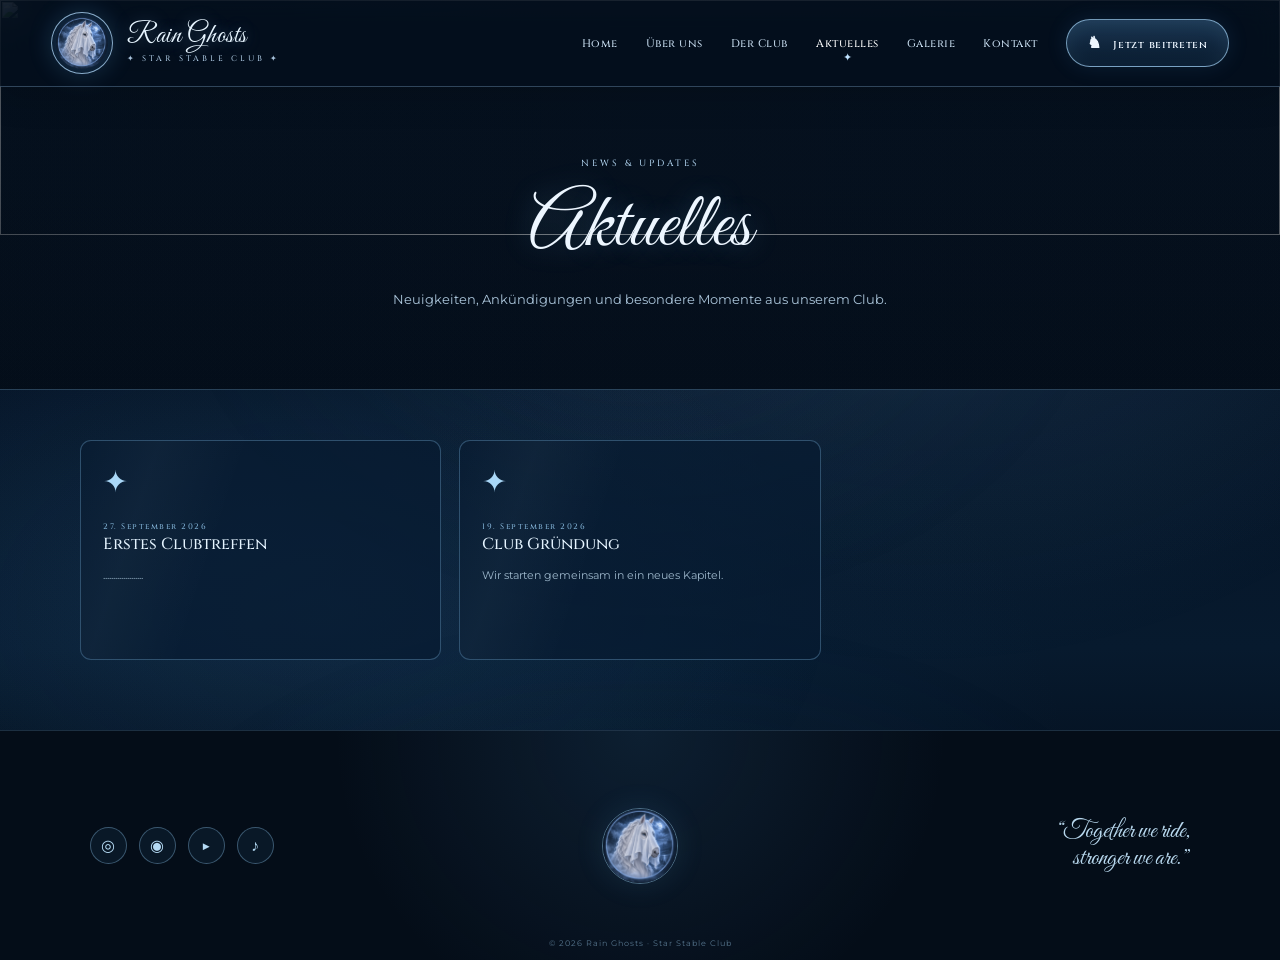
==== aktuelles.html @ c86eb13e "Add files via upload" ====
<!DOCTYPE html>
<html lang="de">
<head>
<meta charset="UTF-8">
<meta name="viewport" content="width=device-width, initial-scale=1.0">
<title>Aktuelles | Rain Ghosts</title>
<link rel="preconnect" href="https://fonts.googleapis.com">
<link rel="preconnect" href="https://fonts.gstatic.com" crossorigin>
<link href="https://fonts.googleapis.com/css2?family=Cinzel:wght@400;500;600;700&family=Great+Vibes&family=Montserrat:wght@300;400;500;600&display=swap" rel="stylesheet">
<link rel="stylesheet" href="styles.css">
</head>
<body>
<header class="site-header">
  <a class="brand" href="index.html" aria-label="Rain Ghosts Startseite">
    <span class="brand-logo"><img src="assets/logo.png" alt="Rain Ghosts Logo"></span>
    <span class="brand-text">
      <strong>Rain Ghosts</strong>
      <small>✦ STAR STABLE CLUB ✦</small>
    </span>
  </a>
  <nav class="nav" aria-label="Hauptnavigation">
    <a href="index.html">Home</a>
    <a href="ueber-uns.html">Über uns</a>
    <a href="club.html">Der Club</a>
    <a href="aktuelles.html" class="active">Aktuelles</a>
    <a href="galerie.html">Galerie</a>
    <a href="kontakt.html">Kontakt</a>
  </nav>
  <a class="join-button" href="bewerbung.html"><span>♞</span> Jetzt beitreten</a>
  <button class="menu-toggle" aria-label="Menü öffnen">☰</button>
</header>
<section class="subpage-hero">
  <!-- HEADER-BILD: Ersetze assets/header.jpg durch dein gewünschtes Bild -->
  <div class="header-image" aria-hidden="true">
    <img src="assets/headeralll.png" alt="">
  </div>
  <div>
    <p class="section-kicker">NEWS & UPDATES</p>
    <h1>Aktuelles</h1>
    <p>Neuigkeiten, Ankündigungen und besondere Momente aus unserem Club.</p>
  </div>
</section>

<main class="page-container">
  <div class="news-grid">
    <article class="article-card">
      <div class="article-icon">✦</div><span class="date">27. September 2026</span>
      <h3>Erstes Clubtreffen</h3>
      <p>....................</p>
    </article>
    <article class="article-card">
      <div class="article-icon">✦</div><span class="date">19. September 2026</span>
      <h3>Club Gründung</h3>
      <p>Wir starten gemeinsam in ein neues Kapitel.</p>
    </article>
    
  </div>
</main>
<footer class="footer">
  <div class="socials">
    <a href="#" aria-label="Instagram">◎</a>
    <a href="#" aria-label="Discord">◉</a>
    <a href="#" aria-label="YouTube">▶</a>
    <a href="#" aria-label="TikTok">♪</a>
  </div>
  <div class="footer-mark"><img src="assets/logo.png" alt=""></div>
  <p class="quote">“Together we ride,<br>stronger we are.”</p>
  <p class="copyright">© 2026 Rain Ghosts · Star Stable Club</p>
</footer>
<script>
  const toggle = document.querySelector('.menu-toggle');
  const nav = document.querySelector('.nav');
  if (toggle) toggle.addEventListener('click', () => nav.classList.toggle('open'));
  document.querySelectorAll('.nav a').forEach(link => link.addEventListener('click', () => nav.classList.remove('open')));
</script>
</body>
</html>
---- styles.css ----
/* =========================================================
   RAIN GHOSTS — STAR STABLE CLUB
   Frosted moonlight / dark blue fantasy theme
   ========================================================= */

:root {
  --bg: #06111f;
  --bg-2: #091b31;
  --panel: rgba(10, 31, 56, .72);
  --panel-strong: rgba(8, 27, 49, .92);
  --line: rgba(158, 207, 255, .58);
  --line-soft: rgba(158, 207, 255, .22);
  --text: #edf6ff;
  --muted: #a8c3dc;
  --ice: #bfe2ff;
  --ice-bright: #e7f5ff;
  --accent: #78b9f4;
  --script: "Great Vibes", cursive;
  --serif: "Cinzel", Georgia, serif;
  --sans: "Montserrat", Arial, sans-serif;
  --shadow: 0 20px 70px rgba(0, 0, 0, .35);
}

* { box-sizing: border-box; }

html {
  scroll-behavior: smooth;
}

body {
  margin: 0;
  color: var(--text);
  background:
    radial-gradient(circle at 50% 0%, rgba(72, 137, 202, .18), transparent 35%),
    radial-gradient(circle at 15% 50%, rgba(60, 122, 187, .09), transparent 28%),
    var(--bg);
  font-family: var(--sans);
  overflow-x: hidden;
}



a {
  color: inherit;
  text-decoration: none;
}

img {
  max-width: 100%;
  display: block;
}

.site-header {
  position: fixed;
  z-index: 50;
  top: 0;
  left: 0;
  width: 100%;
  min-height: 86px;
  padding: 12px clamp(20px, 4vw, 64px);
  display: flex;
  align-items: center;
  gap: 28px;
  border-bottom: 1px solid rgba(166, 213, 255, .28);
  background: rgba(4, 15, 28, .72);
  backdrop-filter: blur(18px);
  box-shadow: 0 8px 35px rgba(0,0,0,.18);
}

.brand {
  display: flex;
  align-items: center;
  gap: 14px;
  min-width: max-content;
}

.brand-logo {
  width: 62px;
  height: 62px;
  padding: 4px;
  border: 1px solid rgba(180, 222, 255, .75);
  border-radius: 50%;
  background: radial-gradient(circle, rgba(91,158,220,.35), rgba(4,20,38,.8));
  box-shadow: 0 0 24px rgba(101, 180, 255, .2);
  overflow: hidden;
}

.brand-logo img {
  width: 100%;
  height: 100%;
  object-fit: cover;
  border-radius: 50%;
}

.brand-text strong {
  display: block;
  font: 400 27px/1 var(--script);
  color: var(--ice-bright);
  letter-spacing: .5px;
  text-shadow: 0 0 16px rgba(153, 210, 255, .35);
}

.brand-text small {
  display: block;
  margin-top: 5px;
  font: 500 8px/1 var(--serif);
  letter-spacing: 3px;
  color: var(--muted);
}

.nav {
  margin-left: auto;
  display: flex;
  align-items: center;
  gap: clamp(14px, 2.2vw, 34px);
}

.nav a {
  position: relative;
  font: 500 11px var(--serif);
  letter-spacing: .5px;
  color: #c8ddf0;
  transition: color .25s ease;
}

.nav a::after {
  content: "✦";
  position: absolute;
  left: 50%;
  bottom: -14px;
  transform: translateX(-50%) scale(0);
  color: var(--ice);
  transition: transform .25s ease;
}

.nav a:hover,
.nav a.active {
  color: #fff;
}

.nav a:hover::after,
.nav a.active::after {
  transform: translateX(-50%) scale(1);
}

.join-button,
.button {
  border: 1px solid rgba(172, 220, 255, .65);
  border-radius: 999px;
  background: linear-gradient(180deg, rgba(91, 162, 224, .28), rgba(36, 92, 145, .15));
  box-shadow: inset 0 0 20px rgba(150, 213, 255, .08), 0 0 22px rgba(82, 160, 227, .12);
  transition: .25s ease;
}

.join-button {
  padding: 12px 20px;
  font: 600 10px var(--serif);
  letter-spacing: .7px;
  white-space: nowrap;
}

.join-button:hover,
.button:hover {
  transform: translateY(-2px);
  box-shadow: 0 0 30px rgba(101, 184, 255, .22);
}

.join-button span {
  margin-right: 8px;
  font-size: 16px;
}

.menu-toggle {
  display: none;
  margin-left: auto;
  border: 1px solid var(--line-soft);
  background: transparent;
  color: var(--text);
  border-radius: 8px;
  font-size: 23px;
  padding: 6px 10px;
}

/* Hero */
.hero {
  position: relative;
  min-height: 760px;
  height: min(100vh, 900px);
  display: flex;
  align-items: center;
  overflow: hidden;
  isolation: isolate;
  background:
    radial-gradient(circle at 76% 30%, rgba(158, 205, 255, .25), transparent 12%),
    radial-gradient(circle at 80% 58%, rgba(40, 105, 170, .25), transparent 27%),
    linear-gradient(90deg, rgba(4, 14, 28, .98) 0%, rgba(5, 20, 38, .73) 42%, rgba(5, 19, 35, .15) 100%),
    linear-gradient(180deg, #0b2947 0%, #08192e 50%, #06101e 100%);
}

.hero::before {
  content: "";
  position: absolute;
  inset: 0;
  z-index: -3;
  background:
    linear-gradient(90deg, transparent, rgba(129, 194, 245, .05)),
    repeating-linear-gradient(105deg, transparent 0 70px, rgba(180,220,255,.07) 71px 72px);
}

.hero::after {
  content: "";
  position: absolute;
  z-index: -4;
  inset: 0;
  background:
    radial-gradient(circle at 78% 24%, rgba(225,243,255,.7) 0 2px, transparent 3px),
    radial-gradient(circle at 86% 18%, rgba(225,243,255,.5) 0 1px, transparent 2px),
    radial-gradient(circle at 62% 32%, rgba(225,243,255,.4) 0 1px, transparent 2px);
  background-size: 220px 170px, 180px 150px, 130px 130px;
}

.hero-overlay {
  position: absolute;
  inset: 0;
  z-index: -2;
  background:
    radial-gradient(circle at 79% 27%, rgba(203,233,255,.62) 0 55px, rgba(130,190,236,.12) 90px, transparent 150px),
    linear-gradient(to bottom, transparent 65%, rgba(3,10,20,.55));
}

.hero-content {
  position: relative;
  z-index: 4;
  width: min(620px, 54%);
  margin-left: clamp(30px, 10vw, 150px);
  padding-top: 70px;
}

.eyebrow,
.section-kicker {
  margin: 0 0 10px;
  color: #a9cbe6;
  font: 500 9px var(--serif);
  letter-spacing: 3px;
}

.hero h1 {
  margin: 0;
  font: 400 clamp(45px, 5vw, 82px)/.95 var(--script);
  color: #e8f5ff;
  text-shadow: 0 0 25px rgba(129, 191, 239, .28);
}

.hero h1 span {
  font-size: 1.04em;
}

.ornament {
  margin: 20px 0;
  color: #b4dbf7;
  letter-spacing: 7px;
  font-size: 11px;
  opacity: .8;
}

.hero-copy {
  max-width: 480px;
  color: #b8cde0;
  font-size: 13px;
  line-height: 1.9;
}

.hero-actions {
  display: flex;
  flex-wrap: wrap;
  gap: 12px;
  margin-top: 28px;
}

.button {
  display: inline-flex;
  align-items: center;
  justify-content: center;
  gap: 15px;
  padding: 14px 25px;
  font: 600 10px var(--serif);
  letter-spacing: 1px;
}

.button.primary {
  background: linear-gradient(180deg, rgba(111, 181, 237, .5), rgba(49, 106, 161, .25));
}

.button.ghost {
  background: rgba(4, 20, 37, .28);
  border-color: rgba(170, 211, 239, .35);
}

.hero-horse {
  position: absolute;
  z-index: 2;
  width: min(55vw, 740px);
  height: min(55vw, 740px);
  right: clamp(-80px, 3vw, 45px);
  top: 50%;
  transform: translateY(-43%);
  display: grid;
  place-items: center;
}

.hero-horse::before {
  content: "";
  position: absolute;
  inset: 9%;
  border-radius: 50%;
  border: 1px solid rgba(187, 224, 250, .48);
  box-shadow:
    0 0 0 8px rgba(159, 209, 246, .04),
    0 0 60px rgba(105, 179, 239, .15);
}

.hero-horse::after {
  content: "";
  position: absolute;
  inset: 0;
  border-radius: 50%;
  background: radial-gradient(circle, rgba(117, 180, 231, .12), transparent 60%);
  z-index: -1;
}

.hero-horse img {
  width: 72%;
  height: 72%;
  object-fit: cover;
  border-radius: 50%;
  opacity: .95;
  filter: saturate(.55) brightness(1.12) contrast(.94);
  mix-blend-mode: screen;
  mask-image: radial-gradient(circle, black 54%, transparent 72%);
}

.horse-aura {
  position: absolute;
  width: 42%;
  height: 42%;
  border-radius: 50%;
  background: #b6ddfa;
  filter: blur(90px);
  opacity: .12;
}

.scroll-hint {
  position: absolute;
  left: 50%;
  bottom: 22px;
  transform: translateX(-50%);
  font: 500 8px var(--serif);
  letter-spacing: 4px;
  color: #9abbd4;
}

.scroll-hint span {
  display: block;
  text-align: center;
  margin-top: 5px;
  font-size: 14px;
}

/* Feature strip */
.feature-strip {
  position: relative;
  z-index: 10;
  min-height: 155px;
  display: flex;
  align-items: center;
  justify-content: center;
  gap: clamp(18px, 3vw, 55px);
  padding: 30px 5vw;
  background:
    linear-gradient(180deg, rgba(16, 48, 78, .88), rgba(5, 21, 39, .96));
  border-top: 1px solid rgba(173, 218, 252, .28);
  border-bottom: 1px solid rgba(173, 218, 252, .22);
  box-shadow: 0 -15px 50px rgba(0,0,0,.18);
}

.feature {
  min-width: 130px;
  text-align: center;
}

.feature-icon {
  display: block;
  height: 38px;
  color: #a6d9ff;
  font-size: 31px;
  text-shadow: 0 0 16px rgba(108, 191, 255, .55);
}

.feature h3 {
  margin: 8px 0 4px;
  font: 500 15px var(--serif);
}

.feature small {
  color: #87a9c3;
  font: 500 7px var(--serif);
  letter-spacing: 1.6px;
}

.feature-strip > i {
  width: 1px;
  height: 62px;
  background: linear-gradient(transparent, rgba(161,207,240,.38), transparent);
}

/* Main content */
.content-wrap,
.gallery-section,
.cta-section {
  width: min(1240px, calc(100% - 60px));
  margin: 45px auto 0;
}

.content-wrap {
  display: grid;
  grid-template-columns: 1.45fr 1fr;
  gap: 22px;
}

.glass-card {
  border: 1px solid rgba(139, 201, 247, .38);
  background:
    linear-gradient(145deg, rgba(17, 49, 79, .68), rgba(5, 20, 38, .84));
  box-shadow: var(--shadow), inset 0 0 45px rgba(94, 167, 220, .045);
  border-radius: 12px;
  overflow: hidden;
}

.about-card {
  min-height: 420px;
  display: grid;
  grid-template-columns: 1fr 1fr;
}

.about-copy {
  padding: clamp(28px, 4vw, 54px);
}

h2 {
  margin: 0;
  font: 400 clamp(30px, 3vw, 46px) var(--script);
  color: #e3f3ff;
}

.about-copy > p:not(.section-kicker):not(.script-line),
.news-item p {
  color: #a9bfd2;
  font-size: 12px;
  line-height: 1.8;
}

.mini-line {
  margin: 8px 0 18px;
  color: #91c8ef;
  font-size: 11px;
  letter-spacing: 5px;
}

.script-line {
  margin-top: 28px;
  color: #d5edff;
  font: 400 26px var(--script);
}

.about-art {
  position: relative;
  min-height: 350px;
  overflow: hidden;
  background:
    radial-gradient(circle at 65% 28%, rgba(225,244,255,.75) 0 36px, rgba(150,205,244,.13) 90px, transparent 140px),
    linear-gradient(145deg, #122f4b, #071524);
}

.about-art::before {
  content: "";
  position: absolute;
  inset: 0;
  opacity: .5;
  background:
    linear-gradient(160deg, transparent 40%, #081421 40% 48%, transparent 48%),
    linear-gradient(200deg, transparent 44%, #102942 44% 54%, transparent 54%);
}

.moon {
  position: absolute;
  top: 12%;
  right: 14%;
  width: 75px;
  aspect-ratio: 1;
  border-radius: 50%;
  background: #d9efff;
  box-shadow: 0 0 55px rgba(190,226,250,.35);
}

.rider {
  position: absolute;
  left: 25%;
  bottom: 17%;
  font-size: 100px;
  color: #030a12;
  filter: drop-shadow(0 5px 3px rgba(0,0,0,.4));
}

.news-panel {
  padding: 27px;
}

.panel-heading,
.section-heading {
  display: flex;
  align-items: end;
  justify-content: space-between;
  gap: 20px;
  margin-bottom: 18px;
}

.panel-heading > a,
.section-heading > a {
  color: #a8cce8;
  font-size: 10px;
}

.news-item {
  display: grid;
  grid-template-columns: 70px 1fr 18px;
  gap: 12px;
  align-items: center;
  padding: 13px 0;
  border-top: 1px solid rgba(157, 207, 241, .16);
}

.news-thumb {
  height: 64px;
  border-radius: 8px;
  display: grid;
  place-items: center;
  font-size: 30px;
  color: #dff4ff;
  border: 1px solid rgba(174, 218, 249, .35);
  background: linear-gradient(145deg, #1d4b70, #081a2d);
}

.thumb-one { background: radial-gradient(circle at 50% 25%, #d7efff 0 4%, transparent 5%), linear-gradient(145deg,#1b4668,#071523); }
.thumb-two { background: radial-gradient(circle at 55% 45%, rgba(213,239,255,.35), transparent 32%), linear-gradient(145deg,#173f60,#071625); }
.thumb-three { background: linear-gradient(145deg,#315a78,#091a2c); }

.news-item span {
  color: #7fa6c2;
  font: 500 7px var(--serif);
  letter-spacing: 1px;
}

.news-item h3 {
  margin: 5px 0 3px;
  font: 500 12px var(--serif);
}

.news-item p {
  margin: 0;
  font-size: 9px;
  line-height: 1.45;
}

.news-item b {
  color: #a6d6f6;
}

/* Gallery */
.gallery-section {
  padding: 5px 0 0;
}

.gallery-grid {
  display: grid;
  grid-template-columns: 1.25fr .9fr .9fr;
  grid-template-rows: 170px 170px;
  gap: 13px;
}

.gallery-tile {
  position: relative;
  overflow: hidden;
  border: 1px solid rgba(139, 201, 247, .32);
  border-radius: 10px;
  background: #102c47;
}

.gallery-tile::after {
  content: "";
  position: absolute;
  inset: 0;
  background: linear-gradient(0deg, rgba(2,9,17,.75), transparent 55%);
}

.gallery-tile img {
  width: 100%;
  height: 100%;
  object-fit: cover;
  filter: saturate(.5) brightness(.85);
}

.gallery-tile span {
  position: absolute;
  z-index: 2;
  left: 17px;
  bottom: 14px;
  font: 400 19px var(--script);
  color: #e4f5ff;
}

.gallery-tile.large {
  grid-row: span 2;
}

.scene {
  background-size: cover;
  background-position: center;
}

.scene-1 {
  background:
    radial-gradient(circle at 70% 30%, #c7e7ff 0 3%, transparent 4%),
    linear-gradient(150deg, #274c6b, #0b2138 55%, #05101e);
}
.scene-2 {
  background:
    radial-gradient(circle at 50% 35%, rgba(219,242,255,.5), transparent 20%),
    linear-gradient(150deg, #476d86, #112d46 50%, #071522);
}
.scene-3 {
  background:
    radial-gradient(circle at 70% 30%, rgba(226,244,255,.65), transparent 15%),
    linear-gradient(150deg, #1d4567, #071827 65%);
}

/* CTA */
.cta-section {
  margin-bottom: 50px;
}

.cta-inner {
  padding: 25px 35px;
  display: flex;
  align-items: center;
  gap: 28px;
}

.cta-logo {
  width: 90px;
  height: 90px;
  border-radius: 50%;
  object-fit: cover;
  border: 1px solid rgba(172, 219, 249, .55);
}

.cta-inner > div {
  flex: 1;
}

.cta-inner h2 {
  font-size: 34px;
}

.cta-inner p:not(.section-kicker) {
  margin: 5px 0 0;
  color: #99b6cd;
  font-size: 11px;
}

/* Footer */
.footer {
  position: relative;
  min-height: 230px;
  padding: 40px 7vw;
  display: grid;
  grid-template-columns: 1fr auto 1fr;
  align-items: center;
  gap: 30px;
  border-top: 1px solid rgba(139, 201, 247, .18);
  background:
    radial-gradient(circle at 50% 0%, rgba(55, 112, 163, .18), transparent 45%),
    #040d18;
}

.socials {
  display: flex;
  gap: 12px;
}

.socials a {
  width: 37px;
  height: 37px;
  display: grid;
  place-items: center;
  border: 1px solid rgba(148, 205, 245, .35);
  border-radius: 50%;
  color: #b4daf4;
  background: rgba(55, 105, 147, .12);
}

.footer-mark {
  width: 76px;
  height: 76px;
  border-radius: 50%;
  overflow: hidden;
  border: 1px solid rgba(160, 215, 249, .45);
  box-shadow: 0 0 30px rgba(98, 173, 231, .12);
}

.footer-mark img {
  width: 100%;
  height: 100%;
  object-fit: cover;
}

.quote {
  justify-self: end;
  text-align: right;
  color: #b8d8ee;
  font: 400 25px/1.05 var(--script);
}

.copyright {
  position: absolute;
  bottom: 12px;
  left: 50%;
  transform: translateX(-50%);
  margin: 0;
  color: #56758d;
  font-size: 8px;
  letter-spacing: 1px;
}

/* Responsive */
@media (max-width: 1050px) {
  .nav { gap: 15px; }
  .nav a { font-size: 10px; }
  .join-button { display: none; }
  .hero-content { margin-left: 7vw; }
  .hero-horse { right: -70px; opacity: .7; }
}

@media (max-width: 800px) {
  .site-header {
    min-height: 76px;
  }

  .brand-logo { width: 50px; height: 50px; }
  .brand-text strong { font-size: 23px; }
  .brand-text small { font-size: 6px; letter-spacing: 2px; }

  .menu-toggle { display: block; }

  .nav {
    position: absolute;
    top: 76px;
    left: 0;
    width: 100%;
    padding: 18px 25px 25px;
    flex-direction: column;
    align-items: flex-start;
    gap: 18px;
    background: rgba(4, 15, 28, .96);
    border-bottom: 1px solid var(--line-soft);
    transform: translateY(-130%);
    transition: transform .3s ease;
  }

  .nav.open { transform: translateY(0); }
  .nav a::after { display: none; }

  .hero {
    min-height: 760px;
    height: auto;
  }

  .hero-content {
    width: 88%;
    margin: 0 auto;
    padding-top: 130px;
    padding-bottom: 110px;
  }

  .hero h1 { font-size: clamp(48px, 12vw, 75px); }
  .hero-horse {
    width: 620px;
    height: 620px;
    top: 57%;
    right: -230px;
    opacity: .38;
  }

  .feature-strip {
    overflow-x: auto;
    justify-content: flex-start;
    padding: 24px;
  }

  .feature-strip > i { display: none; }

  .content-wrap {
    grid-template-columns: 1fr;
  }

  .about-card {
    grid-template-columns: 1fr;
  }

  .about-art { min-height: 270px; }

  .gallery-grid {
    grid-template-columns: 1fr 1fr;
    grid-template-rows: 220px 160px 160px;
  }

  .gallery-tile.large {
    grid-column: span 2;
    grid-row: auto;
  }

  .cta-inner {
    flex-wrap: wrap;
  }

  .footer {
    grid-template-columns: 1fr;
    justify-items: center;
    text-align: center;
  }

  .socials { justify-content: center; }
  .quote { justify-self: center; text-align: center; }
}

@media (max-width: 520px) {
  .content-wrap,
  .gallery-section,
  .cta-section {
    width: min(100% - 28px, 1240px);
  }

  .hero-copy { font-size: 12px; }
  .feature { min-width: 112px; }

  .gallery-grid {
    display: flex;
    flex-direction: column;
  }

  .gallery-tile,
  .gallery-tile.large {
    height: 190px;
  }

  .news-panel { padding: 20px; }
  .news-item { grid-template-columns: 55px 1fr 10px; }
  .news-thumb { height: 55px; }

  .cta-inner {
    padding: 25px;
  }

  .cta-logo {
    width: 65px;
    height: 65px;
  }

  .copyright {
    position: static;
    transform: none;
    margin-top: 8px;
  }
}


/* ===== SUBPAGE STYLES ===== */
.subpage-hero {
  position: relative;
  min-height: 390px;
  padding: 150px 30px 70px;
  display: flex;
  align-items: center;
  justify-content: center;
  text-align: center;
  overflow: hidden;
  background:
    radial-gradient(circle at 50% 35%, rgba(155, 211, 255, .2), transparent 23%),
    linear-gradient(180deg, #0c2946, #061525);
  border-bottom: 1px solid rgba(160, 211, 247, .22);
}
.subpage-hero::before {
  content: "✦";
  position: absolute;
  inset: 20% 0 auto;
  font-size: 180px;
  color: rgba(180, 225, 255, .04);
}
.subpage-hero h1 {
  margin: 8px 0 12px;
  font: 400 clamp(48px, 7vw, 78px) var(--script);
  text-shadow: 0 0 28px rgba(131, 195, 241, .28);
}
.subpage-hero p:last-child {
  max-width: 650px;
  margin: 0 auto;
  color: #abc5da;
  font-size: 13px;
  line-height: 1.8;
}

.page-container {
  width: min(1120px, calc(100% - 40px));
  margin: 50px auto 70px;
}

.two-column {
  display: grid;
  grid-template-columns: 1.2fr .8fr;
  gap: 24px;
}

.page-card {
  padding: 34px;
  border: 1px solid rgba(139, 201, 247, .34);
  border-radius: 12px;
  background: linear-gradient(145deg, rgba(17,49,79,.66), rgba(5,20,38,.88));
  box-shadow: var(--shadow);
}

.page-card h2 {
  margin-bottom: 12px;
}
.page-card h3 {
  margin: 25px 0 8px;
  font: 500 15px var(--serif);
  color: #dcefff;
}
.page-card p, .page-card li {
  color: #a9bfd2;
  font-size: 12px;
  line-height: 1.9;
}
.page-card ul {
  padding-left: 20px;
}
.info-list {
  display: grid;
  gap: 10px;
  margin-top: 20px;
}
.info-list div {
  padding: 13px 15px;
  border: 1px solid rgba(150,204,241,.14);
  border-radius: 8px;
  background: rgba(70,130,180,.06);
}
.info-list strong {
  display: block;
  color: #d9efff;
  font: 500 10px var(--serif);
  letter-spacing: 1px;
  margin-bottom: 3px;
}
.info-list span {
  color: #91aec5;
  font-size: 11px;
}

.team-grid, .event-grid, .news-grid {
  display: grid;
  grid-template-columns: repeat(3, 1fr);
  gap: 18px;
}
.member-card, .event-card, .article-card {
  padding: 22px;
  border: 1px solid rgba(139,201,247,.3);
  border-radius: 11px;
  background: rgba(8,27,49,.72);
}
.member-avatar {
  width: 80px;
  height: 80px;
  margin-bottom: 14px;
  border-radius: 50%;
  border: 1px solid rgba(171,220,251,.5);
  overflow: hidden;
  background: radial-gradient(circle, #507d9f, #0b2138);
}
.member-avatar img {
  width: 100%;
  height: 100%;
  object-fit: cover;
}
.member-card h3, .event-card h3, .article-card h3 {
  margin: 0 0 5px;
  font: 500 16px var(--serif);
  color: #e5f4ff;
}
.role, .date {
  color: #83b4d8;
  font: 500 8px var(--serif);
  letter-spacing: 1.5px;
}
.member-card p, .event-card p, .article-card p {
  color: #9db7cb;
  font-size: 11px;
  line-height: 1.7;
}
.event-card {
  min-height: 190px;
}
.event-date {
  width: 54px;
  height: 54px;
  margin-bottom: 16px;
  display: grid;
  place-items: center;
  border: 1px solid rgba(166,215,248,.35);
  border-radius: 9px;
  background: rgba(70,135,185,.1);
  color: #dff3ff;
  font: 500 9px var(--serif);
  text-align: center;
}
.article-card {
  min-height: 220px;
}
.article-card .article-icon {
  font-size: 30px;
  color: #a8d7f7;
  margin-bottom: 14px;
}

.gallery-full {
  display: grid;
  grid-template-columns: repeat(3, 1fr);
  gap: 15px;
}
.gallery-full .gallery-tile {
  height: 220px;
}

.application {
  max-width: 900px;
  margin: 0 auto 80px;
}
.application .intro {
  text-align: center;
  margin-bottom: 30px;
}
.application-form {
  display: grid;
  gap: 18px;
}
.form-row {
  display: grid;
  grid-template-columns: 1fr 1fr;
  gap: 16px;
}
.field {
  display: grid;
  gap: 7px;
}
.field label {
  color: #cfe8fa;
  font: 500 9px var(--serif);
  letter-spacing: 1px;
}
.field input,
.field textarea,
.field select {
  width: 100%;
  border: 1px solid rgba(143, 201, 241, .3);
  border-radius: 8px;
  padding: 13px 14px;
  outline: none;
  color: #e8f6ff;
  background: rgba(2,14,27,.62);
  font: 400 11px var(--sans);
  transition: .2s;
}
.field textarea {
  min-height: 125px;
  resize: vertical;
}
.field input:focus,
.field textarea:focus,
.field select:focus {
  border-color: rgba(148,211,255,.75);
  box-shadow: 0 0 18px rgba(80,165,226,.12);
}
.check-row {
  display: flex;
  align-items: flex-start;
  gap: 10px;
  color: #91aec5;
  font-size: 10px;
  line-height: 1.6;
}
.check-row input {
  margin-top: 3px;
  accent-color: #72b8f2;
}
.form-message {
  display: none;
  padding: 15px;
  border: 1px solid rgba(127,207,255,.35);
  border-radius: 8px;
  color: #cfeeff;
  background: rgba(56,135,190,.1);
  font-size: 11px;
  text-align: center;
}
.form-message.show { display: block; }

.faq {
  display: grid;
  gap: 10px;
}
.faq details {
  padding: 16px 18px;
  border: 1px solid rgba(139,201,247,.22);
  border-radius: 9px;
  background: rgba(7,24,43,.68);
}
.faq summary {
  cursor: pointer;
  color: #dff2ff;
  font: 500 12px var(--serif);
}
.faq p {
  margin: 12px 0 0;
}

.subnav {
  display: flex;
  flex-wrap: wrap;
  justify-content: center;
  gap: 9px;
  margin: 30px auto 0;
}
.subnav a {
  padding: 9px 14px;
  border: 1px solid rgba(145,205,245,.22);
  border-radius: 999px;
  color: #a8c7dc;
  font-size: 9px;
  background: rgba(35,88,130,.08);
}
.subnav a:hover {
  border-color: rgba(145,205,245,.5);
  color: white;
}

@media (max-width: 800px) {
  .two-column, .team-grid, .event-grid, .news-grid {
    grid-template-columns: 1fr;
  }
  .gallery-full {
    grid-template-columns: 1fr 1fr;
  }
  .form-row {
    grid-template-columns: 1fr;
  }
}
@media (max-width: 520px) {
  .page-container { width: min(100% - 28px, 1120px); }
  .page-card { padding: 23px; }
  .gallery-full { grid-template-columns: 1fr; }
}

/* =========================================================
   RAIN GHOSTS — neuer Header
   Nur das Hero/Header-Bild wurde ersetzt.
   ========================================================= */
.hero {
  background:
    linear-gradient(90deg, rgba(4, 14, 28, .60) 0%, rgba(5, 20, 38, .28) 48%, rgba(5, 19, 35, .10) 100%),
    linear-gradient(180deg, rgba(3, 10, 24, .08) 0%, rgba(3, 10, 24, .18) 62%, rgba(3, 10, 24, .72) 100%),
    url('assets/logo.png') center center / cover no-repeat;
}

/* Das alte dekorative Logo im Hero wird nicht zusätzlich über das neue Headerbild gelegt. */
.hero-horse {
  display: none;
}

/* =========================================================
   RAIN GHOSTS — DUNKELBLAUER HINTERGRUND
   Statische Atmosphäre mit weichen Lichteffekten
   Keine Animationen / kein bewegter Regen
   ========================================================= */

body {
  position: relative;
  isolation: isolate;
  background:
    radial-gradient(ellipse at 76% 18%, rgba(122, 190, 238, .16) 0%, rgba(68, 126, 176, .07) 18%, transparent 42%),
    radial-gradient(ellipse at 18% 62%, rgba(48, 105, 155, .13) 0%, transparent 38%),
    radial-gradient(ellipse at 52% 100%, rgba(33, 78, 120, .12) 0%, transparent 45%),
    linear-gradient(180deg, #020914 0%, #061426 42%, #071a2e 72%, #020914 100%);
  background-attachment: fixed;
}

/* Statischer weicher Lichtschein hinter dem Seiteninhalt */
body::before {
  content: "";
  position: fixed;
  inset: 0;
  z-index: -2;
  pointer-events: none;
  background:
    radial-gradient(ellipse at 72% 20%, rgba(194, 231, 255, .13) 0%, rgba(108, 174, 220, .055) 22%, transparent 48%),
    radial-gradient(ellipse at 25% 68%, rgba(65, 130, 183, .09) 0%, transparent 38%);
}

/* Sehr feiner Lichtschimmer am unteren Seitenbereich */
body::after {
  content: "";
  position: fixed;
  left: 50%;
  bottom: -260px;
  width: min(1000px, 100vw);
  height: 520px;
  transform: translateX(-50%);
  z-index: -1;
  pointer-events: none;
  background: radial-gradient(ellipse, rgba(69, 135, 186, .11) 0%, rgba(39, 87, 130, .04) 42%, transparent 72%);
  filter: blur(35px);
}

/* Zusätzlicher statischer Lichtnebel über dem Hauptinhalt */
main::before {
  content: "";
  position: fixed;
  width: 900px;
  height: 650px;
  left: 50%;
  top: 28%;
  transform: translate(-50%, -50%);
  z-index: -1;
  pointer-events: none;
  background:
    radial-gradient(ellipse,
      rgba(119, 190, 236, .085) 0%,
      rgba(70, 137, 187, .035) 38%,
      transparent 72%);
  filter: blur(50px);
}

/* =========================================================
   HERO — dunkler blauer Fantasy-Hintergrund mit Licht
   ========================================================= */

.hero {
  position: relative;
  isolation: isolate;
  background:
    linear-gradient(90deg, rgba(2, 9, 20, .68) 0%, rgba(4, 17, 32, .34) 48%, rgba(3, 12, 24, .16) 100%),
    linear-gradient(180deg, rgba(3, 11, 23, .08) 0%, rgba(3, 11, 23, .20) 58%, rgba(2, 8, 17, .72) 100%),
    radial-gradient(ellipse at 77% 25%, rgba(210, 239, 255, .18) 0%, rgba(108, 177, 223, .07) 17%, transparent 40%),
    radial-gradient(ellipse at 62% 78%, rgba(52, 113, 161, .12), transparent 36%),
    url('assets/logo.png') center center / cover no-repeat;
}

.hero-horse {
  display: none;
}

/* Statischer Lichtschein über dem Hero */
.hero::before {
  content: "";
  position: absolute;
  inset: 0;
  z-index: 0;
  pointer-events: none;
  background:
    radial-gradient(ellipse at 78% 24%, rgba(225, 245, 255, .17) 0%, rgba(142, 200, 236, .06) 17%, transparent 40%),
    radial-gradient(ellipse at 48% 82%, rgba(58, 121, 172, .08), transparent 36%);
}

/* Sehr dezenter weiß-blauer Lichtpunkt */
.hero::after {
  content: "";
  position: absolute;
  width: 240px;
  height: 240px;
  right: 13%;
  top: 15%;
  z-index: 1;
  pointer-events: none;
  border-radius: 50%;
  background: radial-gradient(circle, rgba(226, 246, 255, .13) 0%, rgba(151, 207, 240, .045) 34%, transparent 70%);
  filter: blur(12px);
}

.hero-content,
.scroll-hint {
  position: relative;
  z-index: 4;
}

/* =========================================================
   SUBPAGES — gleicher statischer Rain-Ghosts-Look
   ========================================================= */

.subpage-hero {
  isolation: isolate;
  background:
    radial-gradient(ellipse at 50% 30%, rgba(193, 230, 253, .15) 0%, rgba(84, 147, 194, .055) 22%, transparent 45%),
    radial-gradient(ellipse at 80% 70%, rgba(47, 105, 154, .10), transparent 38%),
    linear-gradient(180deg, #06182b 0%, #071b30 55%, #030d1a 100%);
}

.subpage-hero::before {
  content: "";
  position: absolute;
  inset: 0;
  z-index: 0;
  pointer-events: none;
  background:
    radial-gradient(ellipse at 50% 27%, rgba(225, 244, 255, .13) 0%, rgba(116, 181, 222, .045) 23%, transparent 48%),
    radial-gradient(ellipse at 20% 80%, rgba(55, 115, 166, .08), transparent 38%);
}

.subpage-hero::after {
  content: "";
  position: absolute;
  inset: 0;
  z-index: 1;
  pointer-events: none;
  background: linear-gradient(180deg, transparent 45%, rgba(2, 8, 16, .22) 100%);
}

.subpage-hero > * {
  position: relative;
  z-index: 3;
}

/* =========================================================
   Statische Lichtreflexe auf Karten
   ========================================================= */

.glass-card,
.page-card,
.member-card,
.event-card,
.article-card {
  position: relative;
  overflow: hidden;
}

.glass-card::before,
.page-card::before,
.member-card::before,
.event-card::before,
.article-card::before {
  content: "";
  position: absolute;
  top: -35%;
  left: -12%;
  width: 48%;
  height: 170%;
  background: linear-gradient(90deg, transparent, rgba(205, 238, 255, .035), transparent);
  transform: rotate(18deg);
  pointer-events: none;
}

/* Mobile: Licht etwas dezenter */
@media (max-width: 800px) {
  body::before {
    opacity: .72;
  }

  main::before {
    width: 650px;
    height: 500px;
    opacity: .7;
  }

  .hero::after {
    right: 2%;
    top: 18%;
    width: 180px;
    height: 190px;
    opacity: .75;
  }
}




/* =========================================================
   HEADER-BILD HINTER DER SCHRIFT
   Bild austauschen: assets/header.jpg
   ========================================================= */

/* Die Grafik liegt jetzt direkt im oberen Hero-Bereich
   und wird von der Schrift überlagert. */
.hero,
.subpage-hero {
  position: relative;
  overflow: hidden;
}

.header-image {
  position: absolute;
  z-index: 0;
  inset: 0;
  width: 100%;
    height: 168%;
  margin: 0;
  overflow: hidden;
  background: #06111f;
}

.header-image img {
  width: 100%;
  height: 60%;
  display: block;
  object-fit: cover;
  object-position: center;
}

/* Dunkler Verlauf, damit die Schrift gut lesbar bleibt. */
.header-image::after {
  content: "";
  position: absolute;
  inset: 0;
  background:
    linear-gradient(180deg, rgba(4, 15, 28, .18), rgba(4, 15, 28, .68)),
    linear-gradient(90deg, rgba(4, 15, 28, .45), transparent 52%, rgba(4, 15, 28, .32));
  pointer-events: none;
}

.subpage-hero > div:not(.header-image),
.hero-content {
  position: relative;
  z-index: 2;
}

@media (max-width: 800px) {
  .header-image {
    inset: 0;
  }
}
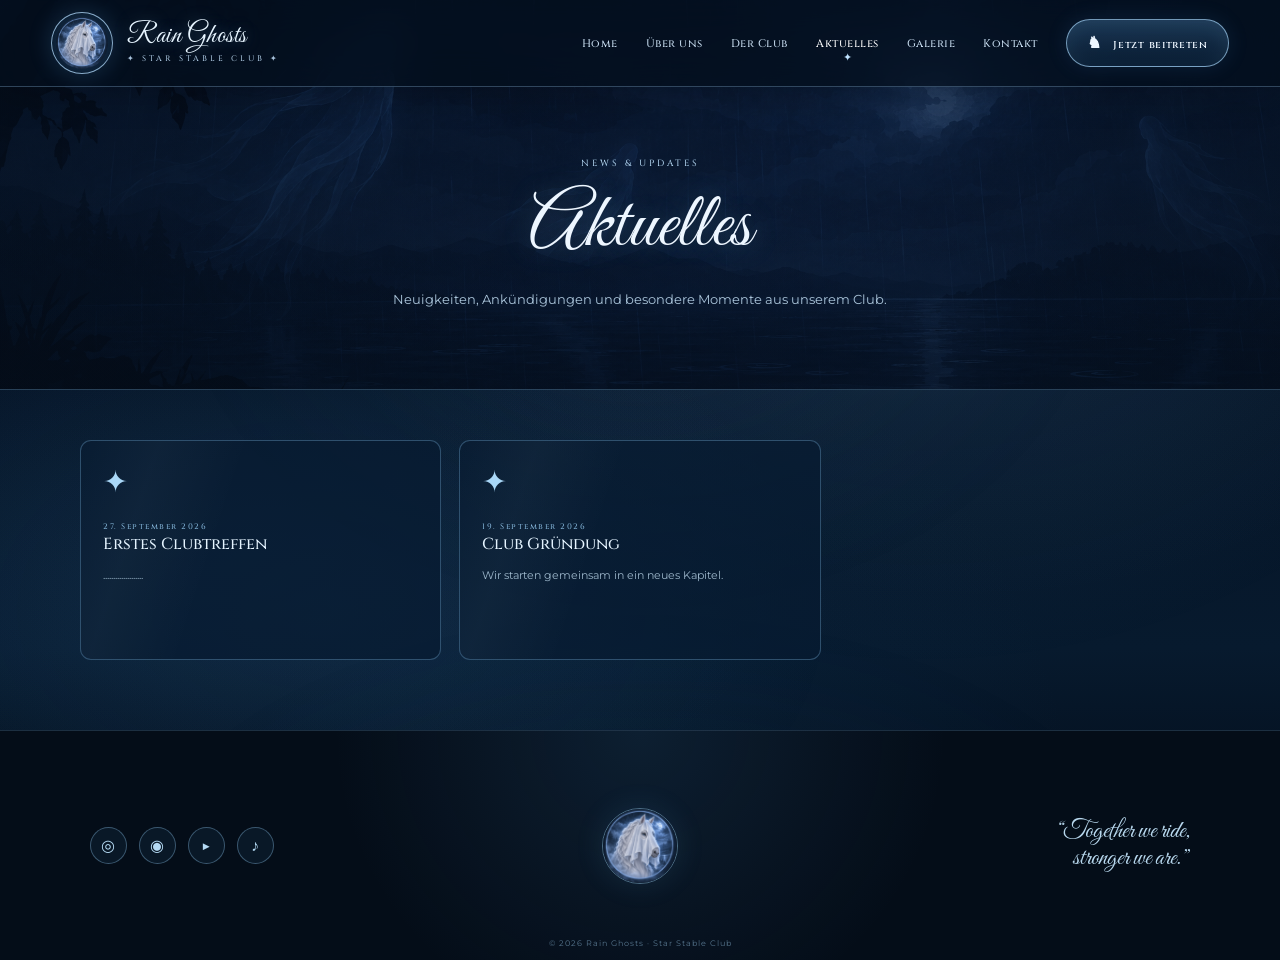
==== commit fc33b87c: "Update aktuelles.html" ====
--- a/aktuelles.html
+++ b/aktuelles.html
@@ -32,7 +32,7 @@
 <section class="subpage-hero">
   <!-- HEADER-BILD: Ersetze assets/header.jpg durch dein gewünschtes Bild -->
   <div class="header-image" aria-hidden="true">
-    <img src="assets/headeralll.png" alt="">
+    <img src="assets/headerall.png" alt="">
   </div>
   <div>
     <p class="section-kicker">NEWS & UPDATES</p>
@@ -74,4 +74,4 @@
   document.querySelectorAll('.nav a').forEach(link => link.addEventListener('click', () => nav.classList.remove('open')));
 </script>
 </body>
-</html>+</html>
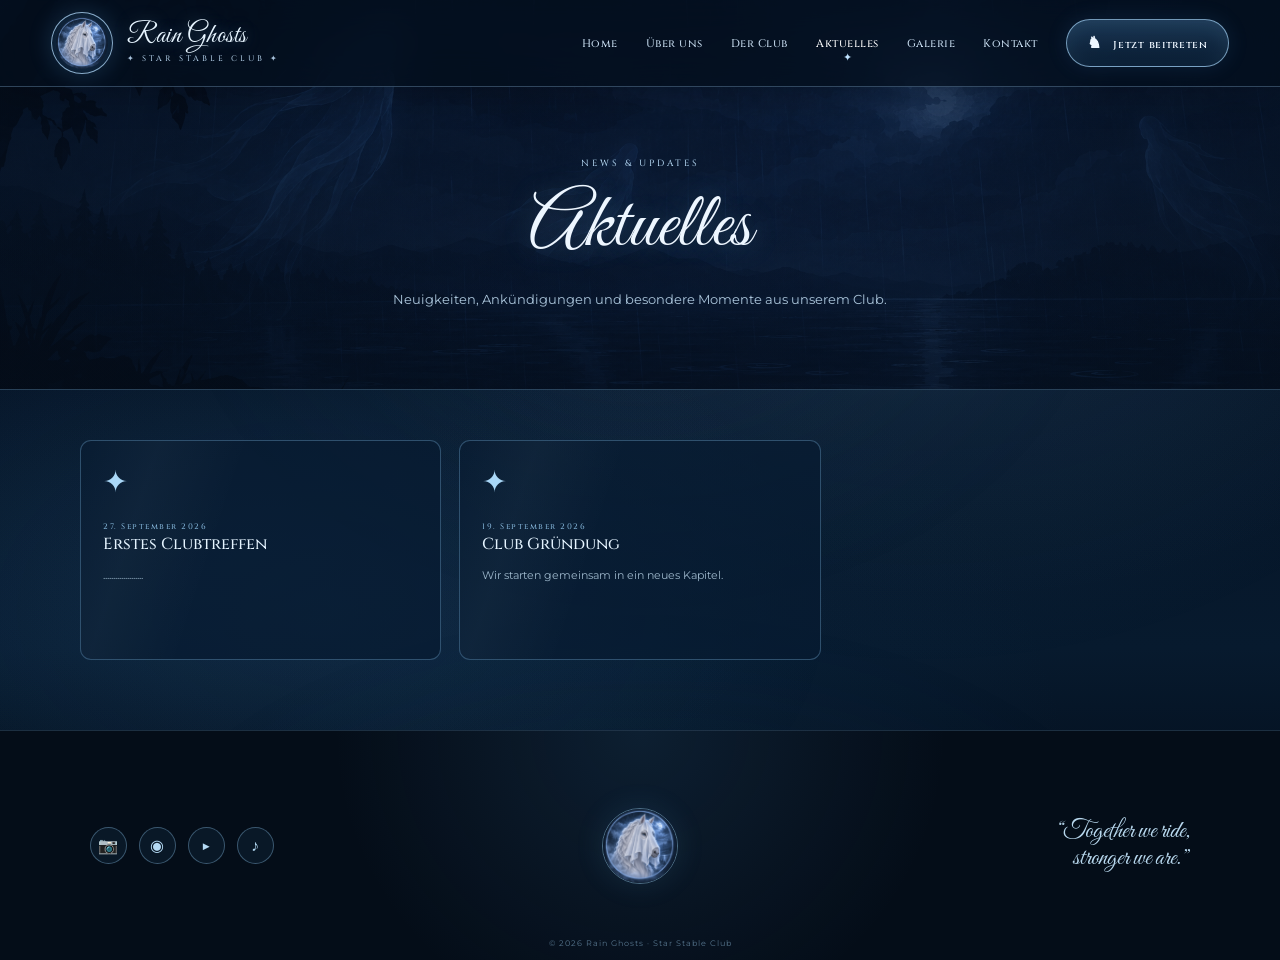
==== commit 619477ed: "Update aktuelles.html" ====
--- a/aktuelles.html
+++ b/aktuelles.html
@@ -32,7 +32,7 @@
 <section class="subpage-hero">
   <!-- HEADER-BILD: Ersetze assets/header.jpg durch dein gewünschtes Bild -->
   <div class="header-image" aria-hidden="true">
-    <img src="assets/headerall.png" alt="">
+   <img src="assets/headerall.png" alt="">
   </div>
   <div>
     <p class="section-kicker">NEWS & UPDATES</p>
@@ -58,7 +58,7 @@
 </main>
 <footer class="footer">
   <div class="socials">
-    <a href="#" aria-label="Instagram">◎</a>
+      <a href="https://www.instagram.com/rain.ghostsofficial/" aria-label="Instagram">📷</a>
     <a href="#" aria-label="Discord">◉</a>
     <a href="#" aria-label="YouTube">▶</a>
     <a href="#" aria-label="TikTok">♪</a>
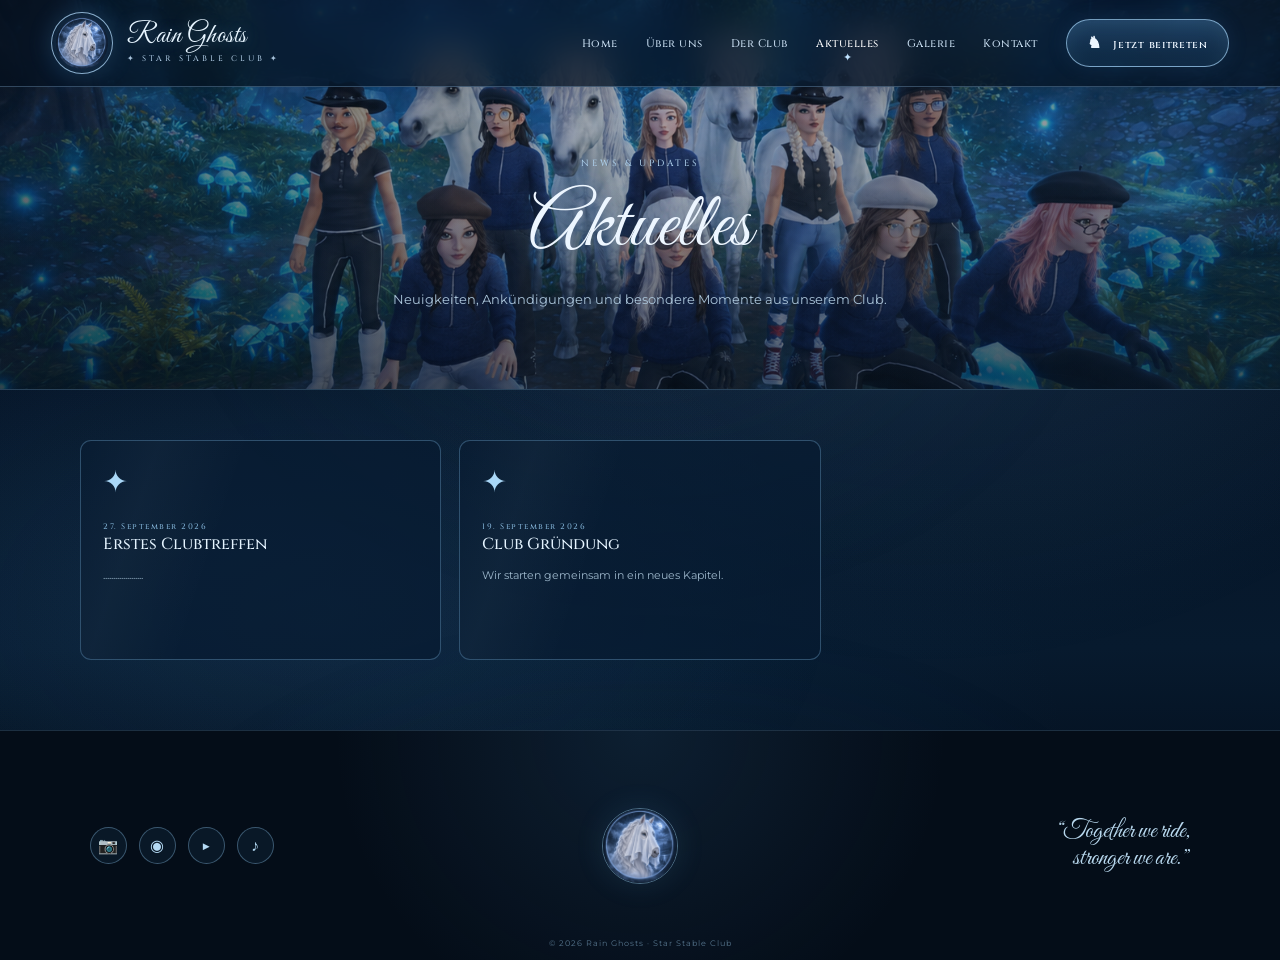
==== commit 978c65b8: "Update aktuelles.html" ====
--- a/aktuelles.html
+++ b/aktuelles.html
@@ -32,7 +32,7 @@
 <section class="subpage-hero">
   <!-- HEADER-BILD: Ersetze assets/header.jpg durch dein gewünschtes Bild -->
   <div class="header-image" aria-hidden="true">
-   <img src="assets/headerall.png" alt="">
+   <img src="assets/clubbild2.jpg" alt="">
   </div>
   <div>
     <p class="section-kicker">NEWS & UPDATES</p>
